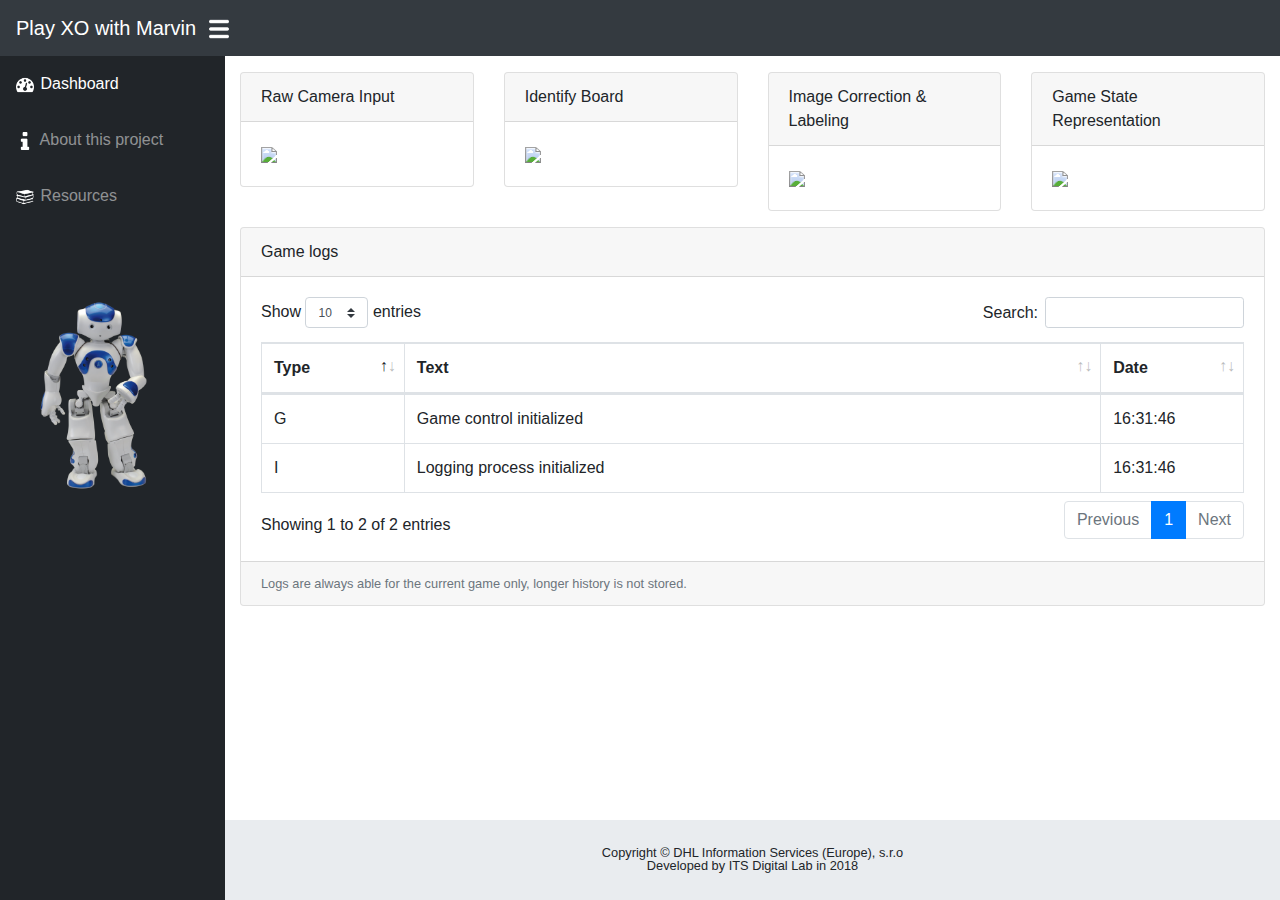
==== html/index.html @ 40c3537d "Version 1" ====
<!DOCTYPE html>
<html lang="en">

  <head>

    <meta charset="utf-8">
    <meta http-equiv="X-UA-Compatible" content="IE=edge">
    <meta name="viewport" content="width=device-width, initial-scale=1, shrink-to-fit=no">
    <meta name="description" content="Robotics Demo developed by ITS Digital Lab">
    <meta name="author" content="Miroslav Koldus">

    <title>Play XO with Marvin</title>

    <!-- Bootstrap core CSS-->
    <link href="vendor/bootstrap/css/bootstrap.min.css" rel="stylesheet">

    <!-- Page level plugin CSS-->
    <link href="vendor/datatables/dataTables.bootstrap4.css" rel="stylesheet">

    <!-- Custom styles for this template-->
    <link href="css/sb-admin.css" rel="stylesheet">

  </head>

  <body id="page-top">

    <nav class="navbar navbar-expand navbar-dark bg-dark static-top">

      <a class="navbar-brand mr-1" href="index.html">Play XO with Marvin</a>

      <button class="btn btn-link btn-sm text-white order-1 order-sm-0" id="sidebarToggle" href="#">
        <img src="img/menu.png" style="width: 20px;" />
      </button>

    </nav>

    <div id="wrapper">

      <!-- Sidebar -->
      <ul class="sidebar navbar-nav">
        <li class="nav-item active">
          <a class="nav-link" href="index.html">
            <img src="img/dashboard.png" style="width: 20px; padding-right: 2px;" />
            <span>Dashboard</span>
          </a>
        </li>
        <li class="nav-item">
          <a class="nav-link" href="about.html">
            <img src="img/info.png" style="width: 20px; padding-right: 2px;" />
            <span>About this project</span></a>
        </li>
        <li class="nav-item">
          <a class="nav-link" href="resources.html">
            <img src="img/books.png" style="width: 20px; padding-right: 2px;" />
            <span>Resources</span></a>
        </li>
        <li class="nav-item">
          <img src="img/marvin.png" style="padding-left: 20px; margin-top: 70px; width: 100%;" />
        </li>
      </ul>

      <div id="content-wrapper">

        <div class="container-fluid">

          <div class="row">
            <div class="col-xl-3 col-sm-6 mb-3">
              <div class="card">
                <div class="card-header">Raw Camera Input</div>
                <div class="card-body">
                  <img src="img/raw.png" />
                </div>
              </div>
            </div>
            <div class="col-xl-3 col-sm-6 mb-3">
              <div class="card">
                <div class="card-header">Identify Board</div>
                <div class="card-body">
                  <img src="img/board.png" />
                </div>
              </div>
            </div>
            <div class="col-xl-3 col-sm-6 mb-3">
              <div class="card">
                <div class="card-header">Image Correction &amp; Labeling</div>
                <div class="card-body">
                  <img src="img/labels.png" />
                </div>
              </div>
            </div>
            <div class="col-xl-3 col-sm-6 mb-3">
              
              <div class="card">
                <div class="card-header">Game State Representation</div>
                <div class="card-body">
                  <img src="img/state.png" />
                </div>
              </div>
            </div>
          </div>

          <!-- DataTables Example -->
          <div class="card mb-3">
            <div class="card-header">Game logs</div>
            <div class="card-body">
              <div class="table-responsive">
                <table class="table table-bordered" id="dataTable" width="100%" cellspacing="0">
                  <thead>
                    <tr>
                      <th>Type</th>
                      <th>Text</th>
                      <th>Date</th>
                    </tr>
                  </thead>
                  <tbody id="allLogs"></tbody>
                </table>
              </div>
            </div>
            <div class="card-footer small text-muted">Logs are always able for the current game only, longer history is not stored.</div>
          </div>

        </div>
        <!-- /.container-fluid -->

        <!-- Sticky Footer -->
        <footer class="sticky-footer">
          <div class="container my-auto">
            <div class="copyright text-center my-auto">
              <span>Copyright © DHL Information Services (Europe), s.r.o</span>
              <br />
              <span>Developed by ITS Digital Lab in 2018</span>
            </div>
          </div>
        </footer>

      </div>
      <!-- /.content-wrapper -->

    </div>
    <!-- /#wrapper -->

    <!-- Scroll to Top Button-->
    <a class="scroll-to-top rounded" href="#page-top">
      <i class="fas fa-angle-up"></i>
    </a>

    <!-- Logout Modal-->
    <div class="modal fade" id="logoutModal" tabindex="-1" role="dialog" aria-labelledby="exampleModalLabel" aria-hidden="true">
      <div class="modal-dialog" role="document">
        <div class="modal-content">
          <div class="modal-header">
            <h5 class="modal-title" id="exampleModalLabel">Ready to Leave?</h5>
            <button class="close" type="button" data-dismiss="modal" aria-label="Close">
              <span aria-hidden="true">×</span>
            </button>
          </div>
          <div class="modal-body">Select "Logout" below if you are ready to end your current session.</div>
          <div class="modal-footer">
            <button class="btn btn-secondary" type="button" data-dismiss="modal">Cancel</button>
            <a class="btn btn-primary" href="login.html">Logout</a>
          </div>
        </div>
      </div>
    </div>

    <!-- Bootstrap core JavaScript-->
    <script src="vendor/jquery/jquery.min.js"></script>
    <script src="vendor/bootstrap/js/bootstrap.bundle.min.js"></script>

    <!-- Core plugin JavaScript-->
    <script src="vendor/jquery-easing/jquery.easing.min.js"></script>

    <!-- Page level plugin JavaScript-->
    <script src="vendor/datatables/jquery.dataTables.js"></script>
    <script src="vendor/datatables/dataTables.bootstrap4.js"></script>

    <!-- Custom scripts for all pages-->
    <script src="js/sb-admin.js"></script>

    <!-- Scripts for this page-->
    <script src="js/dashboard-control.js"></script>

  </body>

</html>
---- html/css/sb-admin.css ----
/*!
 * Start Bootstrap - SB Admin v5.0.2 (https://startbootstrap.com/template-overviews/sb-admin)
 * Copyright 2013-2018 Start Bootstrap
 * Licensed under MIT (https://github.com/BlackrockDigital/startbootstrap-sb-admin/blob/master/LICENSE)
 */

html {
  position: relative;
  min-height: 100%;
}

body {
  height: 100%;
}

#wrapper {
  display: -webkit-box;
  display: -ms-flexbox;
  display: flex;
}

#wrapper #content-wrapper {
  overflow-x: hidden;
  width: 100%;
  padding-top: 1rem;
  padding-bottom: 80px;
}

body.fixed-nav #content-wrapper {
  margin-top: 56px;
  padding-left: 90px;
}

body.fixed-nav.sidebar-toggled #content-wrapper {
  padding-left: 0;
}

@media (min-width: 768px) {
  body.fixed-nav #content-wrapper {
    padding-left: 225px;
  }
  body.fixed-nav.sidebar-toggled #content-wrapper {
    padding-left: 90px;
  }
}

.scroll-to-top {
  position: fixed;
  right: 15px;
  bottom: 15px;
  display: none;
  width: 50px;
  height: 50px;
  text-align: center;
  color: #fff;
  background: rgba(52, 58, 64, 0.5);
  line-height: 46px;
}

.scroll-to-top:focus, .scroll-to-top:hover {
  color: white;
}

.scroll-to-top:hover {
  background: #343a40;
}

.scroll-to-top i {
  font-weight: 800;
}

.smaller {
  font-size: 0.7rem;
}

.o-hidden {
  overflow: hidden !important;
}

.z-0 {
  z-index: 0;
}

.z-1 {
  z-index: 1;
}

.navbar-nav .form-inline .input-group {
  width: 100%;
}

.navbar-nav .nav-item.active .nav-link {
  color: #fff;
}

.navbar-nav .nav-item.dropdown .dropdown-toggle::after {
  width: 1rem;
  text-align: center;
  float: right;
  vertical-align: 0;
  border: 0;
  font-weight: 900;
  content: '\f105';
  font-family: 'Font Awesome 5 Free';
}

.navbar-nav .nav-item.dropdown.show .dropdown-toggle::after {
  content: '\f107';
}

.navbar-nav .nav-item.dropdown.no-arrow .dropdown-toggle::after {
  display: none;
}

.navbar-nav .nav-item .nav-link:focus {
  outline: none;
}

.navbar-nav .nav-item .nav-link .badge {
  position: absolute;
  margin-left: 0.75rem;
  top: 0.3rem;
  font-weight: 400;
  font-size: 0.5rem;
}

@media (min-width: 768px) {
  .navbar-nav .form-inline .input-group {
    width: auto;
  }
}

.sidebar {
  width: 90px !important;
  background-color: #212529;
  min-height: calc(100vh - 56px);
}

.sidebar .nav-item:last-child {
  margin-bottom: 1rem;
}

.sidebar .nav-item .nav-link {
  text-align: center;
  padding: 0.75rem 1rem;
  width: 90px;
}

.sidebar .nav-item .nav-link span {
  font-size: 0.65rem;
  display: block;
}

.sidebar .nav-item .dropdown-menu {
  position: absolute !important;
  -webkit-transform: none !important;
  transform: none !important;
  left: calc(90px + 0.5rem) !important;
  margin: 0;
}

.sidebar .nav-item .dropdown-menu.dropup {
  bottom: 0;
  top: auto !important;
}

.sidebar .nav-item.dropdown .dropdown-toggle::after {
  display: none;
}

.sidebar .nav-item .nav-link {
  color: rgba(255, 255, 255, 0.5);
}

.sidebar .nav-item .nav-link:active, .sidebar .nav-item .nav-link:focus, .sidebar .nav-item .nav-link:hover {
  color: rgba(255, 255, 255, 0.75);
}

.sidebar.toggled {
  width: 0 !important;
  overflow: hidden;
}

@media (min-width: 768px) {
  .sidebar {
    width: 225px !important;
  }
  .sidebar .nav-item .nav-link {
    display: block;
    width: 100%;
    text-align: left;
    padding: 1rem;
    width: 225px;
  }
  .sidebar .nav-item .nav-link span {
    font-size: 1rem;
    display: inline;
  }
  .sidebar .nav-item .dropdown-menu {
    position: static !important;
    margin: 0 1rem;
    top: 0;
  }
  .sidebar .nav-item.dropdown .dropdown-toggle::after {
    display: block;
  }
  .sidebar.toggled {
    overflow: visible;
    width: 90px !important;
  }
  .sidebar.toggled .nav-item:last-child {
    margin-bottom: 1rem;
  }
  .sidebar.toggled .nav-item .nav-link {
    text-align: center;
    padding: 0.75rem 1rem;
    width: 90px;
  }
  .sidebar.toggled .nav-item .nav-link span {
    font-size: 0.65rem;
    display: block;
  }
  .sidebar.toggled .nav-item .dropdown-menu {
    position: absolute !important;
    -webkit-transform: none !important;
    transform: none !important;
    left: calc(90px + 0.5rem) !important;
    margin: 0;
  }
  .sidebar.toggled .nav-item .dropdown-menu.dropup {
    bottom: 0;
    top: auto !important;
  }
  .sidebar.toggled .nav-item.dropdown .dropdown-toggle::after {
    display: none;
  }
}

.sidebar.fixed-top {
  top: 56px;
  height: calc(100vh - 56px);
  overflow-y: auto;
}

.card-body-icon {
  position: absolute;
  z-index: 0;
  top: -1.25rem;
  right: -1rem;
  opacity: 0.4;
  font-size: 5rem;
  -webkit-transform: rotate(15deg);
  transform: rotate(15deg);
}

@media (min-width: 576px) {
  .card-columns {
    -webkit-column-count: 1;
    column-count: 1;
  }
}

@media (min-width: 768px) {
  .card-columns {
    -webkit-column-count: 2;
    column-count: 2;
  }
}

@media (min-width: 1200px) {
  .card-columns {
    -webkit-column-count: 2;
    column-count: 2;
  }
}

:root {
  --input-padding-x: 0.75rem;
  --input-padding-y: 0.75rem;
}

.card-login {
  max-width: 25rem;
}

.card-register {
  max-width: 40rem;
}

.form-label-group {
  position: relative;
}

.form-label-group > input,
.form-label-group > label {
  padding: var(--input-padding-y) var(--input-padding-x);
  height: auto;
}

.form-label-group > label {
  position: absolute;
  top: 0;
  left: 0;
  display: block;
  width: 100%;
  margin-bottom: 0;
  /* Override default `<label>` margin */
  line-height: 1.5;
  color: #495057;
  border: 1px solid transparent;
  border-radius: 0.25rem;
  -webkit-transition: all 0.1s ease-in-out;
  transition: all 0.1s ease-in-out;
}

.form-label-group input::-webkit-input-placeholder {
  color: transparent;
}

.form-label-group input:-ms-input-placeholder {
  color: transparent;
}

.form-label-group input::-ms-input-placeholder {
  color: transparent;
}

.form-label-group input::placeholder {
  color: transparent;
}

.form-label-group input:not(:placeholder-shown) {
  padding-top: calc(var(--input-padding-y) + var(--input-padding-y) * (2 / 3));
  padding-bottom: calc(var(--input-padding-y) / 3);
}

.form-label-group input:not(:placeholder-shown) ~ label {
  padding-top: calc(var(--input-padding-y) / 3);
  padding-bottom: calc(var(--input-padding-y) / 3);
  font-size: 12px;
  color: #777;
}

footer.sticky-footer {
  display: -webkit-box;
  display: -ms-flexbox;
  display: flex;
  position: absolute;
  right: 0;
  bottom: 0;
  width: calc(100% - 90px);
  height: 80px;
  background-color: #e9ecef;
}

footer.sticky-footer .copyright {
  line-height: 1;
  font-size: 0.8rem;
}

@media (min-width: 768px) {
  footer.sticky-footer {
    width: calc(100% - 225px);
  }
}

body.sidebar-toggled footer.sticky-footer {
  width: 100%;
}

@media (min-width: 768px) {
  body.sidebar-toggled footer.sticky-footer {
    width: calc(100% - 90px);
  }
}
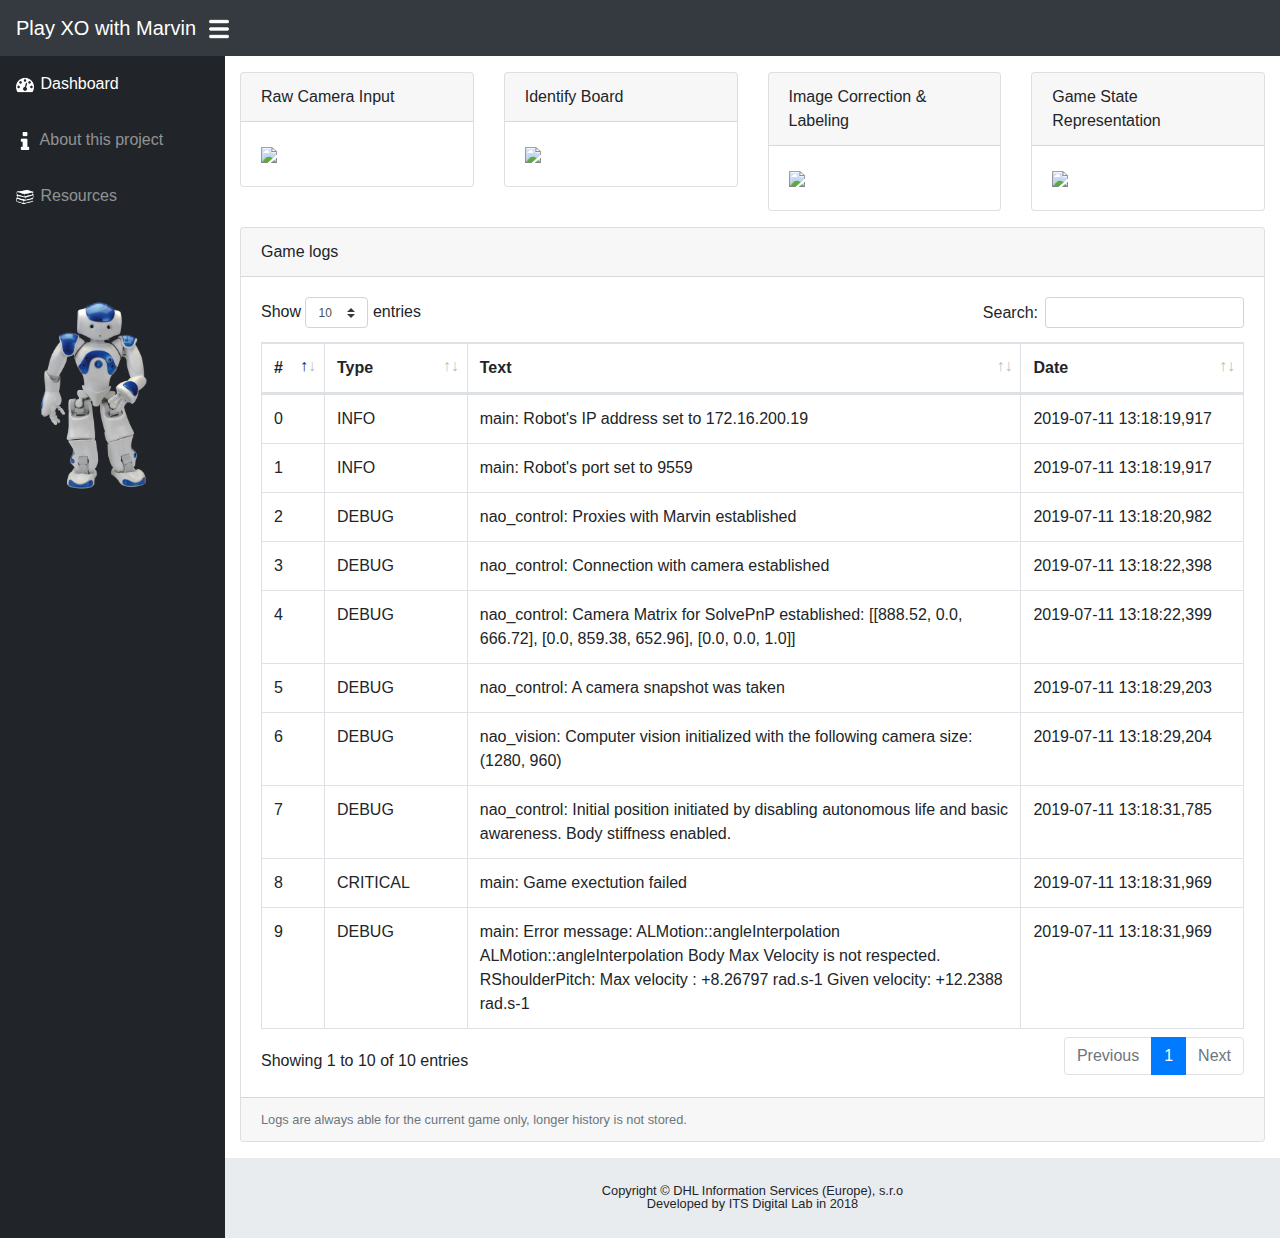
==== commit 8a773e6f: "latest status" ====
--- a/html/index.html
+++ b/html/index.html
@@ -107,6 +107,7 @@
                 <table class="table table-bordered" id="dataTable" width="100%" cellspacing="0">
                   <thead>
                     <tr>
+                      <th>#</th>
                       <th>Type</th>
                       <th>Text</th>
                       <th>Date</th>
@@ -141,7 +142,7 @@
 
     <!-- Scroll to Top Button-->
     <a class="scroll-to-top rounded" href="#page-top">
-      <i class="fas fa-angle-up"></i>
+      UP
     </a>
 
     <!-- Logout Modal-->
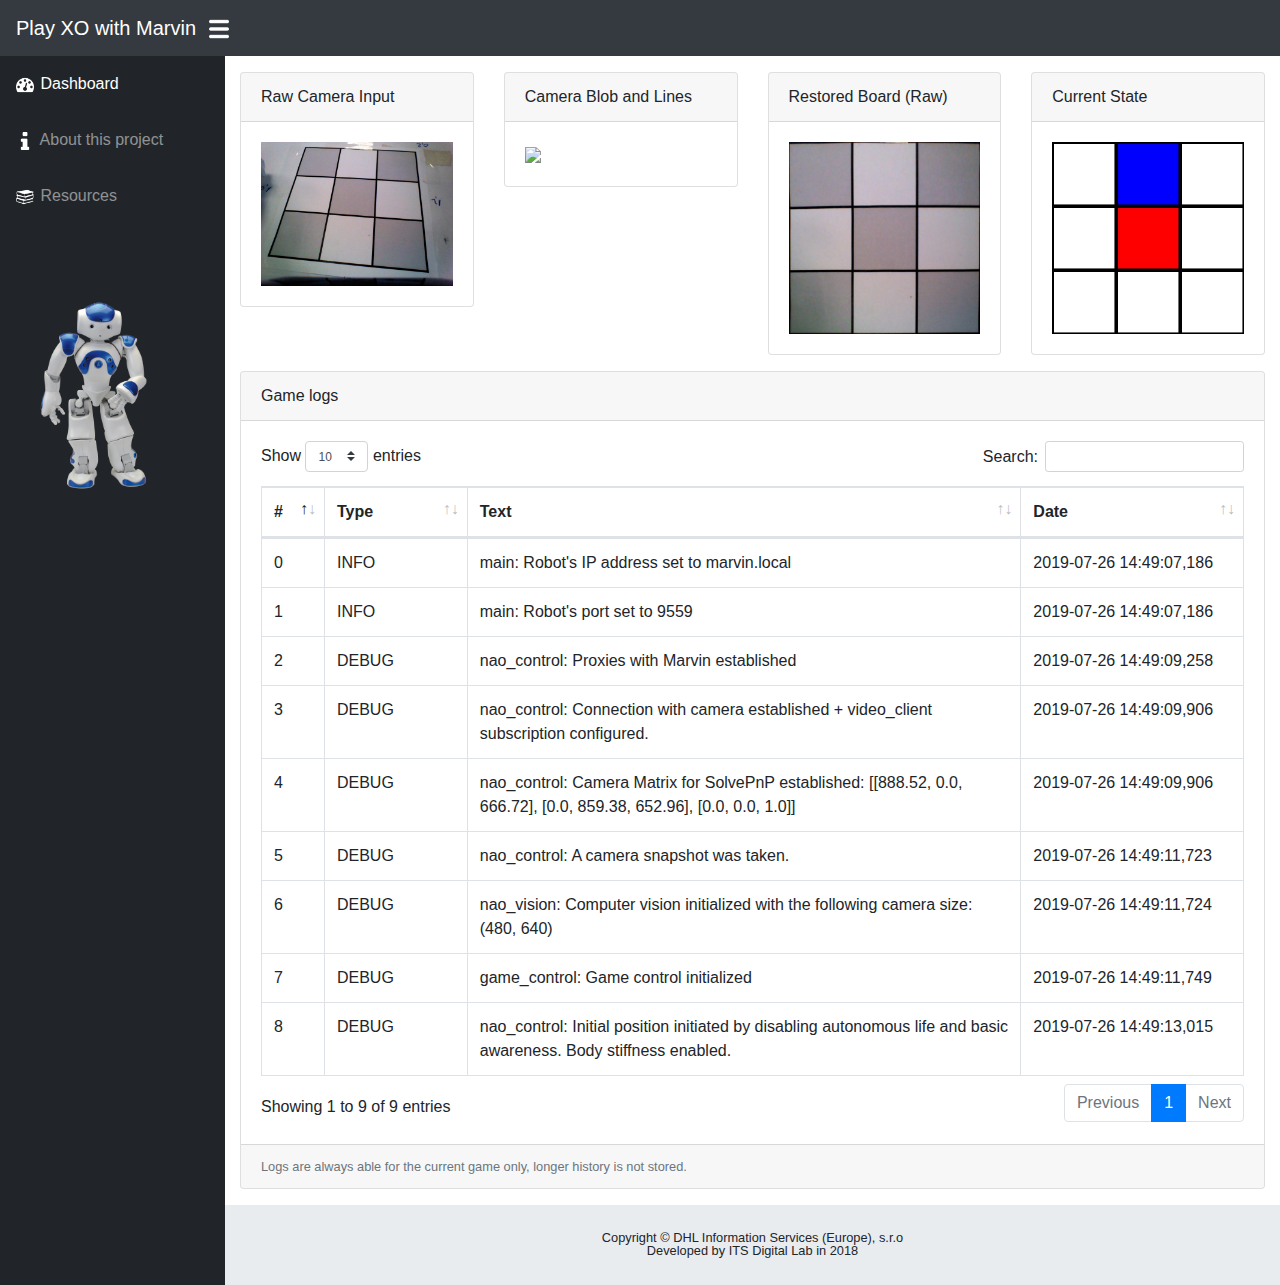
==== commit 828efd50: "dasboard fix" ====
--- a/html/index.html
+++ b/html/index.html
@@ -68,32 +68,31 @@
               <div class="card">
                 <div class="card-header">Raw Camera Input</div>
                 <div class="card-body">
-                  <img src="img/raw.png" />
+                  <img src="data/raw_image.jpg" style="width: 100%;" id="status_img_1" />
                 </div>
               </div>
             </div>
             <div class="col-xl-3 col-sm-6 mb-3">
               <div class="card">
-                <div class="card-header">Identify Board</div>
+                <div class="card-header">Camera Blob and Lines</div>
                 <div class="card-body">
-                  <img src="img/board.png" />
+                  <img src="data/blob.jpg" style="width: 100%;" id="status_img_2" />
                 </div>
               </div>
             </div>
             <div class="col-xl-3 col-sm-6 mb-3">
               <div class="card">
-                <div class="card-header">Image Correction &amp; Labeling</div>
+                <div class="card-header">Restored Board (Raw)</div>
                 <div class="card-body">
-                  <img src="img/labels.png" />
+                  <img src="data/current_state_raw.jpg" style="width: 100%;" id="status_img_3" />
                 </div>
               </div>
             </div>
             <div class="col-xl-3 col-sm-6 mb-3">
-              
               <div class="card">
-                <div class="card-header">Game State Representation</div>
+                <div class="card-header">Current State</div>
                 <div class="card-body">
-                  <img src="img/state.png" />
+                  <img src="data/game_state.jpg" style="width: 100%;" id="status_img_4" />
                 </div>
               </div>
             </div>
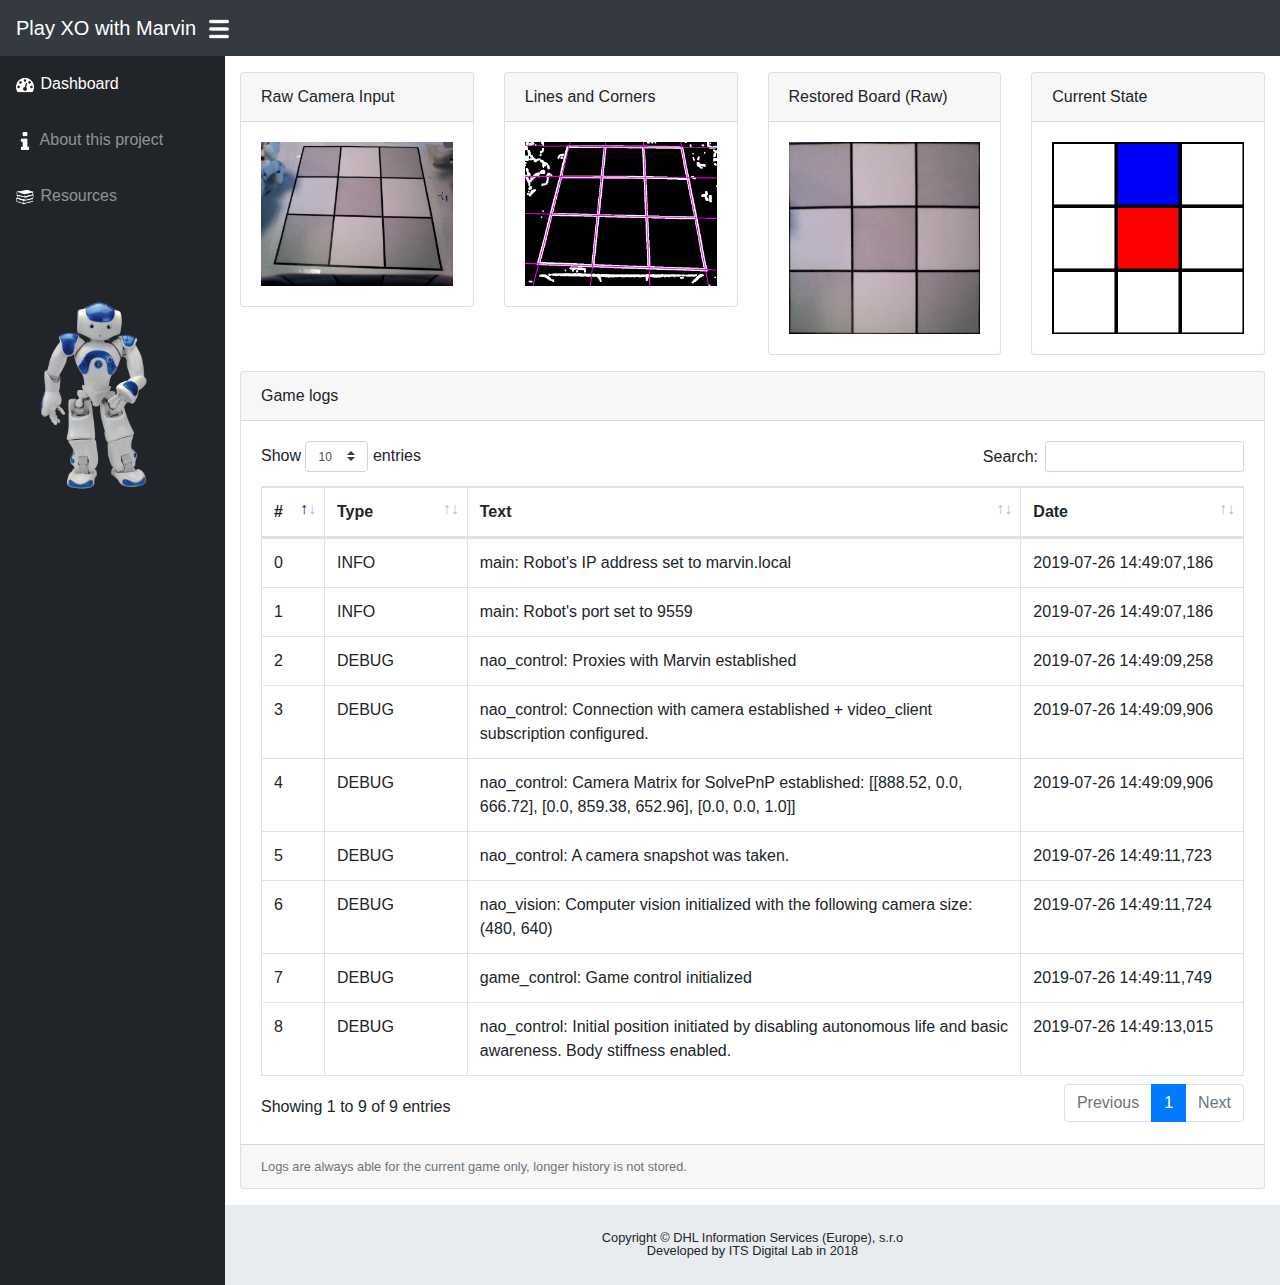
==== commit a3972202: "added graphic for lines" ====
--- a/html/index.html
+++ b/html/index.html
@@ -74,9 +74,9 @@
             </div>
             <div class="col-xl-3 col-sm-6 mb-3">
               <div class="card">
-                <div class="card-header">Camera Blob and Lines</div>
+                <div class="card-header">Lines and Corners</div>
                 <div class="card-body">
-                  <img src="data/blob.jpg" style="width: 100%;" id="status_img_2" />
+                  <img src="data/lines.jpg" style="width: 100%;" id="status_img_2" />
                 </div>
               </div>
             </div>
